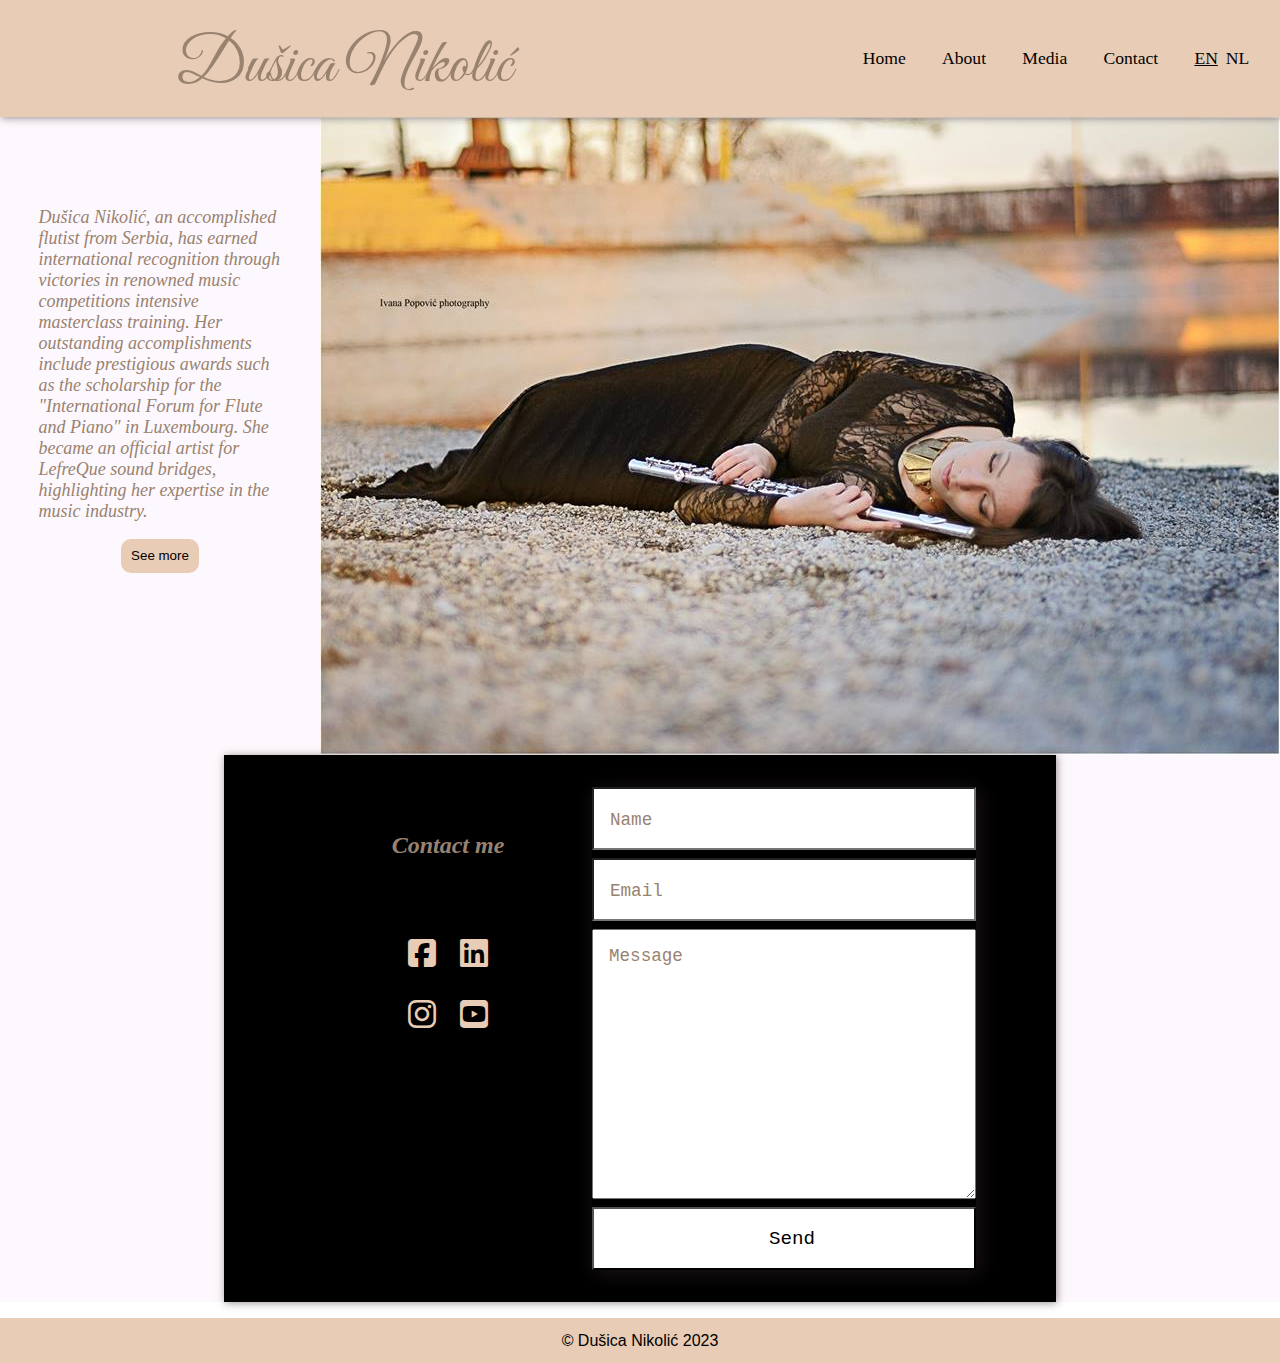
==== index.html @ b0df47ac "update" ====
<!DOCTYPE html>
<html lang="en">
  <head>
    <meta charset="UTF-8" />
    <meta name="viewport" content="width=device-width, initial-scale=1.0" />

    <title>Dusica Nikolić</title>

    <link rel="stylesheet" href="./css/style.css" />
    <link rel="stylesheet" href="./css/responsive.css">

    <link
      rel="stylesheet"
      href="https://cdnjs.cloudflare.com/ajax/libs/font-awesome/4.7.0/css/font-awesome.min.css"
    />
    <link
      rel="stylesheet"
      href="https://cdnjs.cloudflare.com/ajax/libs/font-awesome/6.1.0/css/all.min.css"
    />
    <link
      href="https://fonts.googleapis.com/css2?family=Great+Vibes&display=swap"
      rel="stylesheet"
    />
  </head>
  <body>
    <nav id="navigation">
      <div class="nameTitle">Dušica Nikolić</div>
      <ul>
        <li><a href="./index.html">Home</a></li>
        <li><a href="./en/about.html">About</a></li>
        <li><a href="./en/media.html">Media</a></li>
        <li><a href="#form">Contact</a></li>
        <li>
          <u><a href="#">EN</a></u
          >&nbsp;&nbsp;<a href="./nl/home.html">NL</a>
        </li>
      </ul>
    </nav>

<div id="hamnav">
      <div class="hamburger-menu">
        <div class="nameTitle">Dušica Nikolić</div>

        <div class="bar">&#9776;</div>
      </div>
      <div id="hamitems">
        
        <ul>
          <li><a href="./index.html">Home</a></li>
          <li><a href="./en/about.html">About</a></li>
          <li><a href="./en/media.html">Media</a></li>
          <li><a href="#form">Contact</a></li>
          <li>
            <u><a href="#">EN</a></u
            >&nbsp;&nbsp;<a href="./nl/home.html">NL</a>
          </li>
        </ul>
      </div>
    </div>


    <main id="home">
      <div id="main">
        <img src="./media/photo/6.jpg" alt="cover" />
        <div id="p">
          <p>
            Dušica Nikolić, an accomplished flutist from Serbia, has earned
            international recognition through victories in renowned music
            competitions intensive masterclass training. Her outstanding
            accomplishments include prestigious awards such as the scholarship
            for the "International Forum for Flute and Piano" in Luxembourg. She
            became an official artist for LefreQue sound bridges, highlighting
            her expertise in the music industry.
          </p>
          <button class="mainBtn"><a href="./en/about.html">See more</a></button>
        </div>
      </div>
      <section id="contact">
        <a name="form"></a>
        <div id="contactMe">
          <div><h2 class="headline">Contact me</h2></div>
          <div id="socials">
            <a href="https://www.facebook.com/" target="_blank">
              <i class="fab fa-facebook-square"></i>
            </a>
            <a href="https://www.linkedin.com/" target="_blank">
              <i class="fab fa-linkedin"></i>
            </a>
            <a href="https://www.instagram.com/dusicica.ljubicica/" target="_blank">
              <i class="fab fa-instagram"></i>
            </a>
            <a href="https://www.youtube.com/" target="_blank">
              <i class="fab fa-youtube-square"></i>
            </a>
          </div>
        </div>
        <form id="form">
          <input
            type="text"
            class="text"
            id="name"
            name="name"
            placeholder="Name"
          />
          <input
            type="email"
            class="text"
            id="email"
            name="email"
            placeholder="Email"
          />
          <p class="error">Invalid email</p>
          <textarea placeholder="Message"></textarea>
          <input type="submit" id="submit" name="submit" value="Send" />
        </form>
      </section>
    </main>

    <footer>
      <div>
        <p>&copy; Dušica Nikolić 2023</p>
      </div>
    </footer>
    <script src="./JS/main.js"></script>
  </body>
</html>
---- css/style.css ----
* {
  box-sizing: border-box;
  margin: 0;
  padding: 0;
}

/* @font-face {
    font-family: myFont;
    src: url(../font/CinzelDecorative-Regular.ttf);
  } */

a {
  text-decoration: none;
}
ul {
  list-style-type: none;
}

html,
body {
  width: 100vw;
  /* font-family: 'Poppins', sans-serif; */
  /* font-family: "Montserrat", sans-serif; */
  font-family: "Lato";

  /* font-family: myFont; */
  width: 100vw;
  margin: 0 auto;
  scroll-behavior: smooth;
  /* background-color: rgb(253, 248, 248); */
  display: flex;
  flex-direction: column;
  align-items: center;
  overflow-x: hidden;
}

/* /////////////////////////////  navigationigation  //////////////////////////////// */
#navigation {

  background-color: #e8ccb5;
  box-shadow: 1px 1px 8px rgba(58, 40, 45, 0.519);
z-index: 1000;
   height: 13vh;
  width: 100vw;
  display: flex;
  flex-direction: row;
  align-items: center;
  justify-content: space-around;
}
#navigation ul {
  
  display: flex;
  flex-direction: row;
  align-items: center;
  justify-content: space-around;
}
#navigation li {
  margin-right: 15%;
}
#navigation a {
  color: black;
  font-size: 1.1rem;
  /* font-weight: bold; */
}
#navigation a:hover {
  color: #988270;
}

.nameTitle {
  font-size: 4rem;
  font-family: "Great Vibes", cursive;
  color:  #988270;
margin-top: 1rem;
 }

.hamburger-menu {
  width: 100%;
  display: flex;
  flex-direction: row;
  cursor: pointer;
 justify-content: space-around;
/* gap:2rem; */
}

/* .bar {
background-color: aqua;} */

#hamnav {
  position: absolute;
  top: 0px;
  right: 0px;
  z-index: 2000;
  display: none;
  flex-direction: column;
  justify-content: space-between;
  align-items: flex-end;
  padding: 0.5rem;
  font-size: 2rem;
   color:  #988270; 
   background-color: #e8ccb5;
   /* background-color: white; */
   width: 100vw;
   height: 9vh;
 }

#hamitems {
  display: none;
}

#hamitems.show {
  display: block;
   
}

#hamitems ul {
  list-style: none;
  padding: 1rem;
  display: flex;
  flex-direction: column;
  align-items: center;
  justify-content: space-around;
  height: 50vh;
  width: 50vw;
  background-color:  #FDF8FD; 

  /* animation: up 2s ease-in-out; */

}

#hamitems ul li {
  margin: 0 1rem;
  /* display: flex; */
  font-size: 1rem;
  /* font-weight: bold; */
}

#hamitems ul li a {
  text-decoration: none;
  color:  #988270; /* Set the text color for the navigation items */
}

#hamitems ul li a:hover {
  color: #e8ccb5; /* Set the hover color for the navigation items */
}




/* /////////////////////////////  main  //////////////////////////////// */
/* h1{
  font-size: 2rem;

} */
main{
  background-color: #FDF8FD;
 display: flex;
 flex-direction: column;

}
#main {
  width: 100vw;
  display: flex;
  flex-direction: row-reverse;
  align-items: flex-start;
  justify-content: center;

flex-wrap: wrap;
}
/* #home{
  background-color: #e8ccb5;
} */
/* #main img{
  height: 100vh;

} */
#main img{
  width: 75%;
}
#p {
  background-color: #FDF8FD;
  display: flex;
  flex-direction: column;
  align-items: center;
  padding: 7% 3%;
  width: 25%;
   font-size: large;
  /* box-shadow: 1px 1px 8px rgba(58, 40, 45, 0.519); */
color: #988270;
  font-style: italic;
  animation: slide-in 3s ease-out;

}


@keyframes slide-in {
  from {
    transform: translatey(-100%);
    opacity: 0;
  }
  to {
    transform: translatey(0);
    opacity: 1;
  }
}

.mainBtn {
  background-color: #e8ccb5;
  border: none;
  display: flex;
  align-items: center;
  justify-content: center;
  padding: 4%;
  margin-top: 7%;
  border-radius: 10px;
}
.mainBtn a {
  color:  black;
}
.mainBtn:hover {
  background-color: #988270;
}


/* //////////////////////////// ABOUT/////////////////// */
#about {
  /* background-color: #e8ccb5; */
  /* background-color: white; */
  background-color: #FDF8FD;
  z-index: -1;
  display: flex;
  flex-direction: column;
}
.about {
  /* background-image: url(../media/photo/1609792_782262368468822_239307386_n.jpg); */
  display: flex;
  width: 75%;

  letter-spacing: 0.03rem;
  line-height: 1.5rem;
}
#aboutImg {
  position: fixed;
  top: 0;
  right: 0;
  z-index: -1;
   height: 100%;
   animation: fade-in 5s ease-out forwards; 
 }
 @keyframes fade-in {
  from {
    opacity: 0;  
  }
  to {
    opacity: 1;  
  }
}
#text {
  padding: 2% 5%;
  width: 85%;
  /* font-weight: bold; */
  z-index: 1000;
  background-color: #FDF8FD;
  /* box-shadow: 1px 1px 8px rgba(58, 40, 45, 0.519); */

  /* background-color: #FDF8FD; */

  /* margin-top: -5rem; */
  /* box-shadow: 2px 0px 2px rgba(58, 40, 45, 0.519); */
}
h2 {
  margin: 5vh 0;
  color: #988270;
  font-style: italic;
}
h3,
h4,
.p {
  margin: 3vh 0;
}
/* /////////////////////////////////// MEDIA /////////////////////////////////////// */
#media{
  background-color: #FDF8FD;
}
#images,  #videos{
margin: 0 auto;
  width: 100vw;
  padding: 0 10%;
  
  animation: slide-in 2s ease-out;

}
/* #carouselExampleFade{
  animation: fade-in 3s ease-out forwards; 

} */
/* .cursive{
  font-size: 2rem;
  font-style: italic;
} */
/* .flex{
  background-color: gold;
  display: flex;
  align-items: center;
  justify-content: center;
} */
.videos{
  /* margin: 0 auto; */
  /* background-color: violet; */
  display: grid;
  grid-template-columns: 1fr 1fr ;
  grid-template-rows: 1fr 1fr 1fr;
  gap: 3rem;
   /* width: 100%; */
  grid-auto-flow: row;
  overflow: auto;
  justify-items: center;
   /* box-shadow: 1px 1px 8px rgba(58, 40, 45, 0.519); */
/* padding: 10% 0; */

}
/* .video-item{
  width:30%;
}
.video-item iframe{
 width: auto;
} */

/* /////////////////////////////  CONTACT  //////////////////////////////// */

#contact {
  align-self: center;
  color: #e8ccb5;
  box-shadow: 1px 1px 8px rgba(58, 40, 45, 0.519);
  background-color: black;
  width: 65vw;
  display: flex;
  flex-direction: row;
  align-items: flex-start;
  justify-content: space-between;
  /* gap:1rem; */
  padding: 2rem 5rem;
}
#contactMe {
  display: flex;
  flex-direction: column;
  align-items: center;
  gap: 1rem;
}
#socials {
  display: grid;
  grid-template-columns: 1fr 1fr;
  grid-template-rows: 1fr 1fr;
  gap: 1.5rem;
  margin-top: 1rem;
}
#socials a {
  color: #e8ccb5;
  font-size: 2rem;
}

#form {
  display: flex;
  flex-direction: column;
  align-items: center;
  justify-content: center;
  gap: 0.5rem;
  /* border: 4px solid #e8ccb5; */
  box-shadow: 3px 3px 20px rgba(58, 40, 45, 0.519);
}

#form input {
  /* width: 25rem;
  height: 3rem; */
  width: 30vw;
  height: 7vh;
  background: transparent;
  outline: none;
  padding-left: 1rem;
  font-size: 1.2rem;
  background-color: white;
}

.error {
  display: none;
  color: red;
  font-family: "Segoe UI", Tahoma, Geneva, Verdana, sans-serif;
}

#form textarea {
  font-size: 1.2rem;
  /* width: 25rem; */
  width: 30vw;
height: 30vh;
  /* height: 10rem; */
  padding-left: 1rem;
  padding-top: 1rem;
}

#form ::placeholder {
  color:  #988270;
  font-family: monospace;
  font-size: 1.1rem;
}

#submit {
  background-color: #e8ccb5;
  outline: none;
  font-family: monospace;
  font-size: 1.1rem;
  color: black;
}
#submit:hover {
  background-color: #e8ccb5;
}

footer {
  position: relative;
  bottom: 0;
  height: 5vh;
  width: 100vw;
  background-color: #e8ccb5;
  margin-top: 1rem;
  display: flex;
  align-items: center;
  justify-content: center;
  /* box-shadow: 1px 1px 8px rgba(58, 40, 45, 0.519); */
  font-family: "Segoe UI", Tahoma, Geneva, Verdana, sans-serif;
}

/* #contact {
   color: black;
  background-color: white;
  box-shadow: 1px 1px 8px rgba(58, 40, 45, 0.519);
 
  display: flex;
  flex-direction: column;
  align-items: center;
  justify-content: center;
}

#form {
  margin-top: 2rem;
  display: flex;
  flex-direction: column;
  align-items: center;
  justify-content: center;
  border: 4px solid #e8ccb5;
  box-shadow: 3px 3px 20px rgba(58, 40, 45, 0.519);
}

#form input {
  width: 40rem;
  height: 3rem;
  background: transparent;
  outline: none;
  font-size: 1.2rem;
  border: 2px solid #e8ccb5;
}

.error {
  display: none;
  color: red;
  font-family: "Segoe UI", Tahoma, Geneva, Verdana, sans-serif;
}

#form textarea {
  width: 40rem;
  height: 10rem;
  background: transparent;
   border: 2px solid #e8ccb5;
}

#form ::placeholder {
  color: wheat;
  font-family: monospace;
  font-size: 1.1rem;
}

#submit {
  color: #e8ccb5;
  outline: none;
  font-family: monospace;
  font-size: 1.1rem;
}
#submit:hover {
  background-color: #671724;
} */
---- css/responsive.css ----
/* /// Large devices (laptops/desktops, 992px and up)//////////////// */
@media only screen and (max-width: 1200px) {
}

/* /* Medium devices (landscape tablets, 768px and up) */
@media only screen and (max-width: 992px) {
  .nameTitle {
    font-size: 3rem;
  }
  #navigation a {
    font-size: 1rem;
  }
  #main img {
    width: 70%;
  }
  #p {
    width: 30%;
    font-size: smaller;
  }
  .about {
    width: 75%;
  }

  #about img {
    right: -5%;
  }
  h2 {
    font-size: larger;
  }
  .p {
    font-size: smaller;
  }
  #contact {
    width: 70%;
    /* padding: 2rem 3rem; */
    padding: 1rem 3rem;
  }
  #contact input {
    height: 5vh;
  }
  #form textarea {
    height: 25vh;
  }
  #form ::placeholder {
    font-size: 1rem;
  }
  form #submit {
    font-size: 1rem;
  }
  footer {
    font-size: smaller;
  }
}

/* /* Small devices (portrait tablets and large phones, 600px and up) */

@media only screen and (max-width: 768px) {
  .nameTitle {
    font-size: 2rem;
    margin-top: 0;
  }
  #navigation a {
    font-size: 0.8rem;
  }

  /* #p {
    font-size: 0.6rem;
  } */

  .mainBtn {
    padding: 4%;
  }
  .mainBtn a {
    font-size: 0.6rem;
  }
  #form textarea {
    height: 20vh;
  }
  #socials a {
    font-size: 1.5rem;
  }
  h2 {
    font-size: medium;
  }

  #about img {
    right: -10%;
  }

  .about {
    width: 65%;
  }
  .videos {
    grid-template-columns: 1fr;
    /* grid-template-rows: 1fr 1fr 1fr; */
  }
}

/* /* Extra small devices (phones, 600px and down) */
@media only screen and (max-width: 600px) {
  .nameTitle {
    /* font-size: 1.5rem; */
    align-self: flex-end;
  }

  #main {
    flex-direction: column;
    align-items: center;
  }
  #main img {
    width: 100%;
    margin-top: 15%;
  }
  #p {
    width: 100%;
    padding: 5% 7%;
  }
  @keyframes slide-in {
    from {
      transform: translatex(-100%);
      opacity: 0;
    }
    to {
      transform: translatex(0);
      opacity: 1;
    }
  }
  .mainBtn {
     margin-top: 5%;
  }
  #hamitems {
    animation: slide-in-right 0.5s ease-out;
  }
  @keyframes slide-in-right {
    from {
      transform: translatex(100%);
      opacity: 0;
    }
    to {
      transform: translatex(0);
      opacity: 1;
    }
  }
  #contact {
    flex-direction: column;
    width: 90%;
    padding: 1rem;
    align-items: center;
  }

  #contact input {
    height: 8vh;
    width: 100%;
  }
  #form{
    margin-top: 1rem;
  }
  #form textarea {
    height: 25vh;
    width: 100%;
  }
  #form ::placeholder {
    font-size: 0.5rem;
  }
  form #submit {
    font-size: 0.9rem;
  }
  #contactMe {
    gap: 0;
  }
  .headline{
    font-size: 1.5rem;
  }
  #socials {
    /* margin-top: 1rem; */
    margin-bottom: 2rem;
    grid-template-rows: 1fr;
    grid-template-columns: 1fr 1fr 1fr 1fr;
  }
  #socials i{
font-size: 2.5rem;}
  footer {
    font-size: 0.7rem;
      align-items: center;

  }
  
   
  #aboutImg {
position: relative;
height: 15rem;
 align-self: center;
 left: 0;
 margin-top: 10%;
  /* width: 100%; */
 
}
.about{
  /* background-color: brown; */
  /* margin-top: 10%; */
  justify-content: center;
  align-items: flex-start;
  width: 100%;
  flex-direction: column;

}
#text{
  width: 100%;
}
}
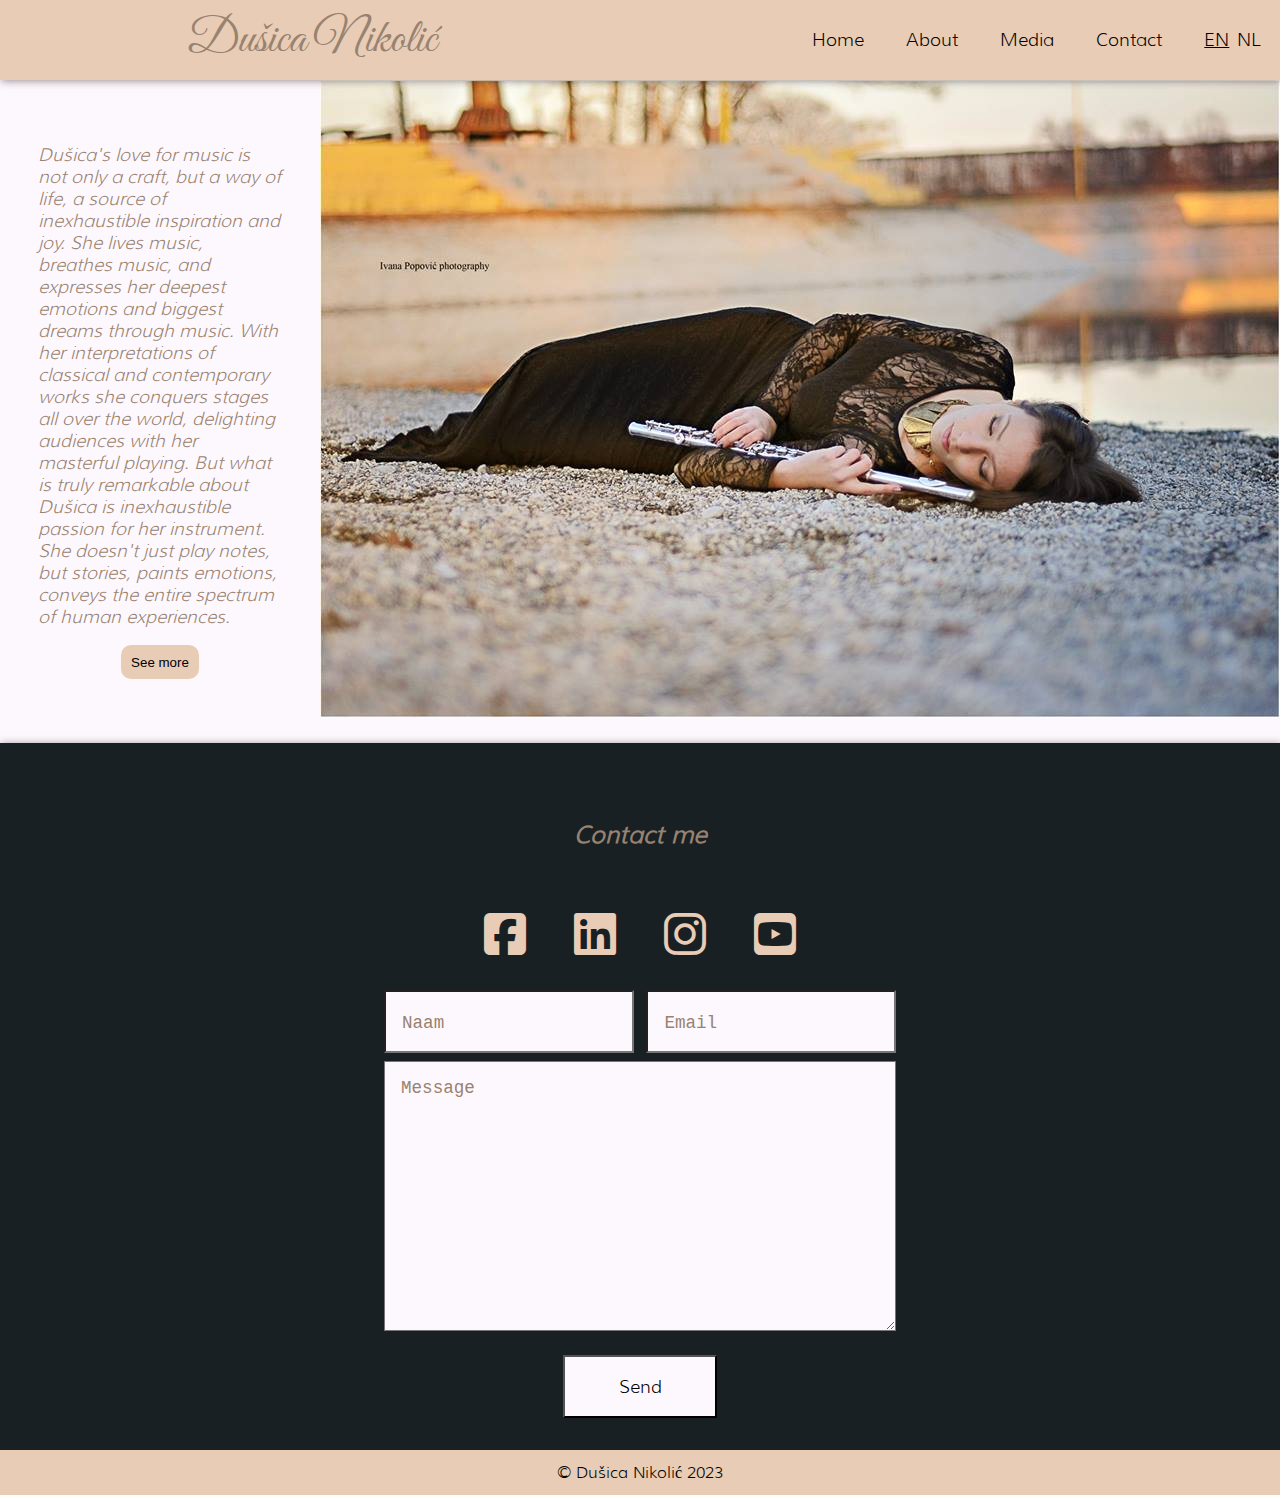
==== commit c36fe251: "update" ====
--- a/index.html
+++ b/index.html
@@ -5,9 +5,11 @@
     <meta name="viewport" content="width=device-width, initial-scale=1.0" />
 
     <title>Dusica Nikolić</title>
+    <link rel="icon" href="../favicon/favicon.ico" type="image/x-icon" />
+    <!-- <link rel="icon" href="../media/photo/favicon.png" type="image/png"> -->
 
     <link rel="stylesheet" href="./css/style.css" />
-    <link rel="stylesheet" href="./css/responsive.css">
+    <link rel="stylesheet" href="./css/responsive.css" />
 
     <link
       rel="stylesheet"
@@ -37,14 +39,13 @@
       </ul>
     </nav>
 
-<div id="hamnav">
+    <div id="hamnav">
       <div class="hamburger-menu">
         <div class="nameTitle">Dušica Nikolić</div>
 
         <div class="bar">&#9776;</div>
       </div>
       <div id="hamitems">
-        
         <ul>
           <li><a href="./index.html">Home</a></li>
           <li><a href="./en/about.html">About</a></li>
@@ -58,21 +59,25 @@
       </div>
     </div>
 
-
     <main id="home">
       <div id="main">
         <img src="./media/photo/6.jpg" alt="cover" />
         <div id="p">
           <p>
-            Dušica Nikolić, an accomplished flutist from Serbia, has earned
-            international recognition through victories in renowned music
-            competitions intensive masterclass training. Her outstanding
-            accomplishments include prestigious awards such as the scholarship
-            for the "International Forum for Flute and Piano" in Luxembourg. She
-            became an official artist for LefreQue sound bridges, highlighting
-            her expertise in the music industry.
+            Dušica's love for music is not only a craft, but a way of life, a
+            source of inexhaustible inspiration and joy. She lives music,
+            breathes music, and expresses her deepest emotions and biggest
+            dreams through music. With her interpretations of classical and
+            contemporary works she conquers stages all over the world,
+            delighting audiences with her masterful playing. But what is truly
+            remarkable about Dušica is inexhaustible
+            passion for her instrument. She doesn't just play notes, but
+            stories, paints emotions, conveys the entire spectrum of human
+            experiences.
           </p>
-          <button class="mainBtn"><a href="./en/about.html">See more</a></button>
+          <button class="mainBtn">
+            <a href="./en/about.html">See more</a>
+          </button>
         </div>
       </div>
       <section id="contact">
@@ -86,7 +91,10 @@
             <a href="https://www.linkedin.com/" target="_blank">
               <i class="fab fa-linkedin"></i>
             </a>
-            <a href="https://www.instagram.com/dusicica.ljubicica/" target="_blank">
+            <a
+              href="https://www.instagram.com/dusicica.ljubicica/"
+              target="_blank"
+            >
               <i class="fab fa-instagram"></i>
             </a>
             <a href="https://www.youtube.com/" target="_blank">
@@ -94,23 +102,25 @@
             </a>
           </div>
         </div>
-        <form id="form">
-          <input
-            type="text"
-            class="text"
-            id="name"
-            name="name"
-            placeholder="Name"
-          />
-          <input
-            type="email"
-            class="text"
-            id="email"
-            name="email"
-            placeholder="Email"
-          />
-          <p class="error">Invalid email</p>
-          <textarea placeholder="Message"></textarea>
+        <form id="form" action="form.php" method="post">
+          <div class="flex-row"> 
+            <input
+              type="text"
+              class="text"
+              id="name"
+              name="name"
+              placeholder="Naam"
+            />
+            <input
+              type="email"
+              class="text"
+              id="email"
+              name="email"
+              placeholder="Email"
+            />
+           </div>
+          <!-- <p class="error">Invalid email</p> -->
+          <textarea name="message" placeholder="Message"></textarea>
           <input type="submit" id="submit" name="submit" value="Send" />
         </form>
       </section>
--- a/css/style.css
+++ b/css/style.css
@@ -4,10 +4,14 @@
   padding: 0;
 }
 
-/* @font-face {
-    font-family: myFont;
-    src: url(../font/CinzelDecorative-Regular.ttf);
-  } */
+@font-face {
+  font-family: myFont;
+  src: url(../font/GreatVibes-Regular.ttf);
+}
+@font-face {
+  font-family: newFont;
+  src: url(../font/Muli-Light.ttf);
+}
 
 a {
   text-decoration: none;
@@ -19,16 +23,11 @@
 html,
 body {
   width: 100vw;
-  /* font-family: 'Poppins', sans-serif; */
-  /* font-family: "Montserrat", sans-serif; */
-  font-family: "Lato";
-
-  /* font-family: myFont; */
-  width: 100vw;
+   font-family: newFont;
+   width: 100vw;
   margin: 0 auto;
   scroll-behavior: smooth;
-  /* background-color: rgb(253, 248, 248); */
-  display: flex;
+   display: flex;
   flex-direction: column;
   align-items: center;
   overflow-x: hidden;
@@ -36,11 +35,10 @@
 
 /* /////////////////////////////  navigationigation  //////////////////////////////// */
 #navigation {
-
   background-color: #e8ccb5;
   box-shadow: 1px 1px 8px rgba(58, 40, 45, 0.519);
-z-index: 1000;
-   height: 13vh;
+  z-index: 1000;
+  height: 5rem;
   width: 100vw;
   display: flex;
   flex-direction: row;
@@ -48,7 +46,6 @@
   justify-content: space-around;
 }
 #navigation ul {
-  
   display: flex;
   flex-direction: row;
   align-items: center;
@@ -60,31 +57,29 @@
 #navigation a {
   color: black;
   font-size: 1.1rem;
-  /* font-weight: bold; */
-}
+ }
 #navigation a:hover {
   color: #988270;
 }
 
 .nameTitle {
-  font-size: 4rem;
+  font-size: 3rem;
   font-family: "Great Vibes", cursive;
-  color:  #988270;
-margin-top: 1rem;
- }
+  color: #988270;
+  /* margin-top: 1rem; */
+}
 
 .hamburger-menu {
   width: 100%;
   display: flex;
   flex-direction: row;
   cursor: pointer;
- justify-content: space-around;
-/* gap:2rem; */
-}
-
-/* .bar {
-background-color: aqua;} */
-
+  justify-content: space-around;
+  align-items: center;
+  /* gap:2rem; */
+}
+
+ 
 #hamnav {
   position: absolute;
   top: 0px;
@@ -96,12 +91,11 @@
   align-items: flex-end;
   padding: 0.5rem;
   font-size: 2rem;
-   color:  #988270; 
-   background-color: #e8ccb5;
-   /* background-color: white; */
+  color: #988270;
+  background-color: #e8ccb5;
    width: 100vw;
-   height: 9vh;
- }
+  height: 9vh;
+}
 
 #hamitems {
   display: none;
@@ -109,7 +103,6 @@
 
 #hamitems.show {
   display: block;
-   
 }
 
 #hamitems ul {
@@ -121,41 +114,30 @@
   justify-content: space-around;
   height: 50vh;
   width: 50vw;
-  background-color:  #FDF8FD; 
-
-  /* animation: up 2s ease-in-out; */
-
-}
+  background-color: #fdf8fd;
+
+ }
 
 #hamitems ul li {
   margin: 0 1rem;
-  /* display: flex; */
-  font-size: 1rem;
-  /* font-weight: bold; */
-}
+   font-size: 1rem;
+ }
 
 #hamitems ul li a {
   text-decoration: none;
-  color:  #988270; /* Set the text color for the navigation items */
+  color: #988270;  
 }
 
 #hamitems ul li a:hover {
-  color: #e8ccb5; /* Set the hover color for the navigation items */
-}
-
-
-
+  color: #e8ccb5;  
+}
 
 /* /////////////////////////////  main  //////////////////////////////// */
-/* h1{
-  font-size: 2rem;
-
-} */
-main{
-  background-color: #FDF8FD;
- display: flex;
- flex-direction: column;
-
+ 
+main {
+  background-color: #fdf8fd;
+  display: flex;
+  flex-direction: column;
 }
 #main {
   width: 100vw;
@@ -164,41 +146,32 @@
   align-items: flex-start;
   justify-content: center;
 
-flex-wrap: wrap;
-}
-/* #home{
-  background-color: #e8ccb5;
-} */
-/* #main img{
-  height: 100vh;
-
-} */
-#main img{
+ }
+ 
+#main img {
   width: 75%;
 }
 #p {
-  background-color: #FDF8FD;
-  display: flex;
-  flex-direction: column;
-  align-items: center;
-  padding: 7% 3%;
-  width: 25%;
-   font-size: large;
+  background-color: #fdf8fd;
+  display: flex;
+  flex-direction: column;
+  align-items: center;
+  padding: 5% 3%;
+  width: 30%;
+  font-size: large;
   /* box-shadow: 1px 1px 8px rgba(58, 40, 45, 0.519); */
-color: #988270;
+  color: #988270;
   font-style: italic;
-  animation: slide-in 3s ease-out;
-
-}
-
+  animation: slide-in 1s ease-in;
+}
 
 @keyframes slide-in {
   from {
-    transform: translatey(-100%);
+    transform: translatex(-100%);
     opacity: 0;
   }
   to {
-    transform: translatey(0);
+    transform: translatex(0);
     opacity: 1;
   }
 }
@@ -214,63 +187,80 @@
   border-radius: 10px;
 }
 .mainBtn a {
-  color:  black;
+  color: black;
 }
 .mainBtn:hover {
   background-color: #988270;
 }
 
-
 /* //////////////////////////// ABOUT/////////////////// */
 #about {
-  /* background-color: #e8ccb5; */
-  /* background-color: white; */
-  background-color: #FDF8FD;
+  background-color: #fdf8fd;
+ 
+  background-color: #fdf8fd;
   z-index: -1;
   display: flex;
   flex-direction: column;
 }
 .about {
-  /* background-image: url(../media/photo/1609792_782262368468822_239307386_n.jpg); */
-  display: flex;
+   display: flex;
   width: 75%;
-
   letter-spacing: 0.03rem;
   line-height: 1.5rem;
 }
 #aboutImg {
   position: fixed;
   top: 0;
-  right: 0;
+  right: -5%;
   z-index: -1;
-   height: 100%;
-   animation: fade-in 5s ease-out forwards; 
- }
- @keyframes fade-in {
+  height: 100%;
+  animation: slide-right 5s ease-out forwards;
+}
+@keyframes slide-right {
   from {
-    opacity: 0;  
+    opacity: 0;
   }
   to {
-    opacity: 1;  
+    
+    opacity: 1;
+  }
+}
+@keyframes fade-in {
+  from {
+    transform: translatex(-50%);
+
+    opacity: 1;
+  }
+  to {
+    transform: translatex(0);
+
+    opacity: 1;
   }
 }
 #text {
+  background-color: #fdf8fd;
+  animation: fade-in 1s ease-out forwards;
+
   padding: 2% 5%;
   width: 85%;
-  /* font-weight: bold; */
-  z-index: 1000;
-  background-color: #FDF8FD;
-  /* box-shadow: 1px 1px 8px rgba(58, 40, 45, 0.519); */
-
-  /* background-color: #FDF8FD; */
-
-  /* margin-top: -5rem; */
-  /* box-shadow: 2px 0px 2px rgba(58, 40, 45, 0.519); */
-}
+  /* z-index: 1000; */
+}
+@keyframes slide-up {
+  from {
+    transform: translatey(-100%);
+    opacity: 0;
+  }
+  to {
+    transform: translatey(0);
+    opacity: 1;
+  }
+}
+
 h2 {
   margin: 5vh 0;
   color: #988270;
   font-style: italic;
+  animation: slide-up 2s ease-in-out;
 }
 h3,
 h4,
@@ -278,52 +268,31 @@
   margin: 3vh 0;
 }
 /* /////////////////////////////////// MEDIA /////////////////////////////////////// */
-#media{
-  background-color: #FDF8FD;
-}
-#images,  #videos{
-margin: 0 auto;
-  width: 100vw;
-  padding: 0 10%;
-  
+#media {
+  background-color: #fdf8fd;
+}
+#images,
+#videos {
+  margin: 0 auto;
+  width: 100vw;
+  padding: 0 5%;
   animation: slide-in 2s ease-out;
-
-}
-/* #carouselExampleFade{
-  animation: fade-in 3s ease-out forwards; 
-
-} */
-/* .cursive{
-  font-size: 2rem;
-  font-style: italic;
-} */
-/* .flex{
-  background-color: gold;
-  display: flex;
-  align-items: center;
-  justify-content: center;
-} */
-.videos{
-  /* margin: 0 auto; */
-  /* background-color: violet; */
+}
+
+.videos {
   display: grid;
-  grid-template-columns: 1fr 1fr ;
+  grid-template-columns: 1fr 1fr;
   grid-template-rows: 1fr 1fr 1fr;
-  gap: 3rem;
-   /* width: 100%; */
+  gap: 2rem;
   grid-auto-flow: row;
   overflow: auto;
   justify-items: center;
-   /* box-shadow: 1px 1px 8px rgba(58, 40, 45, 0.519); */
-/* padding: 10% 0; */
-
-}
-/* .video-item{
-  width:30%;
-}
-.video-item iframe{
- width: auto;
-} */
+}
+
+.video-item iframe {
+  width: 40vw;
+  aspect-ratio: 16 / 9;
+}
 
 /* /////////////////////////////  CONTACT  //////////////////////////////// */
 
@@ -331,157 +300,124 @@
   align-self: center;
   color: #e8ccb5;
   box-shadow: 1px 1px 8px rgba(58, 40, 45, 0.519);
-  background-color: black;
-  width: 65vw;
-  display: flex;
-  flex-direction: row;
-  align-items: flex-start;
-  justify-content: space-between;
+  background-color: #192024;
+  width: 100vw;
+  display: flex;
+  flex-direction: column;
+  align-items: center;
+  justify-content: space-around;
   /* gap:1rem; */
   padding: 2rem 5rem;
+  /* margin: 1rem 0; */
 }
 #contactMe {
-  display: flex;
-  flex-direction: column;
-  align-items: center;
+  /* width: 100%; */
+  display: flex;
+  flex-direction: column;
+  align-items: center;
+  justify-content: flex-start;
   gap: 1rem;
 }
 #socials {
   display: grid;
-  grid-template-columns: 1fr 1fr;
-  grid-template-rows: 1fr 1fr;
+  grid-template-rows: 1fr;
+  grid-template-columns: 1fr 1fr 1fr 1fr;
   gap: 1.5rem;
-  margin-top: 1rem;
+  margin-bottom: 2rem;
+  /* grid-template-columns: 1fr 1fr;
+  grid-template-rows: 1fr 1fr; */
+  gap: 3rem;
+  /* margin-top: 1rem; */
 }
 #socials a {
   color: #e8ccb5;
-  font-size: 2rem;
-}
-
+}
+#socials i {
+  font-size: 3rem;
+}
 #form {
   display: flex;
   flex-direction: column;
   align-items: center;
   justify-content: center;
   gap: 0.5rem;
-  /* border: 4px solid #e8ccb5; */
-  box-shadow: 3px 3px 20px rgba(58, 40, 45, 0.519);
-}
-
-#form input {
+}
+
+.text {
   /* width: 25rem;
   height: 3rem; */
-  width: 30vw;
+  width: 19.5vw;
   height: 7vh;
   background: transparent;
   outline: none;
   padding-left: 1rem;
   font-size: 1.2rem;
-  background-color: white;
-}
-
-.error {
+  background-color:  #fdf8fd;
+}
+.flex-row{
+  display: flex;
+  flex-direction: row;
+  gap:1vw;
+  justify-content: space-between;
+}
+/* .error {
   display: none;
   color: red;
   font-family: "Segoe UI", Tahoma, Geneva, Verdana, sans-serif;
-}
+} */
 
 #form textarea {
   font-size: 1.2rem;
   /* width: 25rem; */
-  width: 30vw;
-height: 30vh;
+  width: 40vw;
+  height: 30vh;
   /* height: 10rem; */
   padding-left: 1rem;
   padding-top: 1rem;
+  background-color:  #fdf8fd;
+
 }
 
 #form ::placeholder {
-  color:  #988270;
+  color: #988270;
   font-family: monospace;
   font-size: 1.1rem;
 }
 
 #submit {
-  background-color: #e8ccb5;
+  /* background-color: blue; */
+  display: flex;
+  align-items: center;
+  justify-content: center;
   outline: none;
   font-family: monospace;
   font-size: 1.1rem;
+  width: 30%;
   color: black;
+  height: 7vh;
+  font-family: newFont;
+
+  /* border-radius: 25px; */
+  margin-top: 1rem;
+  background-color:  #fdf8fd;
+
 }
 #submit:hover {
   background-color: #e8ccb5;
 }
 
 footer {
+  padding: 0 auto;
   position: relative;
   bottom: 0;
   height: 5vh;
   width: 100vw;
   background-color: #e8ccb5;
-  margin-top: 1rem;
+  /* margin-top: 1rem; */
   display: flex;
   align-items: center;
   justify-content: center;
   /* box-shadow: 1px 1px 8px rgba(58, 40, 45, 0.519); */
-  font-family: "Segoe UI", Tahoma, Geneva, Verdana, sans-serif;
-}
-
-/* #contact {
-   color: black;
-  background-color: white;
-  box-shadow: 1px 1px 8px rgba(58, 40, 45, 0.519);
- 
-  display: flex;
-  flex-direction: column;
-  align-items: center;
-  justify-content: center;
-}
-
-#form {
-  margin-top: 2rem;
-  display: flex;
-  flex-direction: column;
-  align-items: center;
-  justify-content: center;
-  border: 4px solid #e8ccb5;
-  box-shadow: 3px 3px 20px rgba(58, 40, 45, 0.519);
-}
-
-#form input {
-  width: 40rem;
-  height: 3rem;
-  background: transparent;
-  outline: none;
-  font-size: 1.2rem;
-  border: 2px solid #e8ccb5;
-}
-
-.error {
-  display: none;
-  color: red;
-  font-family: "Segoe UI", Tahoma, Geneva, Verdana, sans-serif;
-}
-
-#form textarea {
-  width: 40rem;
-  height: 10rem;
-  background: transparent;
-   border: 2px solid #e8ccb5;
-}
-
-#form ::placeholder {
-  color: wheat;
-  font-family: monospace;
-  font-size: 1.1rem;
-}
-
-#submit {
-  color: #e8ccb5;
-  outline: none;
-  font-family: monospace;
-  font-size: 1.1rem;
-}
-#submit:hover {
-  background-color: #671724;
-} */
+  /* font-family: "Segoe UI", Tahoma, Geneva, Verdana, sans-serif; */
+  font-family: newFont;
+}
--- a/css/responsive.css
+++ b/css/responsive.css
@@ -1,12 +1,18 @@
 /* /// Large devices (laptops/desktops, 992px and up)//////////////// */
 @media only screen and (max-width: 1200px) {
+  #p {
+    /* width: 30%; */
+    font-size: smaller;
+    /* padding: 7% 3%; */
+
+  }
 }
 
 /* /* Medium devices (landscape tablets, 768px and up) */
 @media only screen and (max-width: 992px) {
-  .nameTitle {
+  /* .nameTitle {
     font-size: 3rem;
-  }
+  } */
   #navigation a {
     font-size: 1rem;
   }
@@ -15,7 +21,9 @@
   }
   #p {
     width: 30%;
-    font-size: smaller;
+    font-size: small;
+    padding: 5% 3%;
+
   }
   .about {
     width: 75%;
@@ -31,7 +39,7 @@
     font-size: smaller;
   }
   #contact {
-    width: 70%;
+    /* width: 70%; */
     /* padding: 2rem 3rem; */
     padding: 1rem 3rem;
   }
@@ -63,9 +71,9 @@
     font-size: 0.8rem;
   }
 
-  /* #p {
-    font-size: 0.6rem;
-  } */
+  #p {
+    font-size: 0.7rem;
+  }
 
   .mainBtn {
     padding: 4%;
@@ -73,12 +81,21 @@
   .mainBtn a {
     font-size: 0.6rem;
   }
+.text {
+
+  width: 50vw;
+
+}
+#contact input {
+  height: 8vh;
+}
   #form textarea {
-    height: 20vh;
-  }
-  #socials a {
+    height: 30vh;
+    width: 50vw;
+  }
+  /* #socials a {
     font-size: 1.5rem;
-  }
+  } */
   h2 {
     font-size: medium;
   }
@@ -94,14 +111,19 @@
     grid-template-columns: 1fr;
     /* grid-template-rows: 1fr 1fr 1fr; */
   }
+  .video-item iframe{
+    width: 70vw;
+    aspect-ratio: 16 / 9;
+   
+   }
 }
 
 /* /* Extra small devices (phones, 600px and down) */
 @media only screen and (max-width: 600px) {
-  .nameTitle {
-    /* font-size: 1.5rem; */
+  /* .nameTitle {
+    font-size: 1.5rem;
     align-self: flex-end;
-  }
+  } */
 
   #main {
     flex-direction: column;
@@ -142,8 +164,8 @@
     }
   }
   #contact {
-    flex-direction: column;
-    width: 90%;
+    /* flex-direction: column; */
+    width: 100%;
     padding: 1rem;
     align-items: center;
   }
@@ -154,35 +176,41 @@
   }
   #form{
     margin-top: 1rem;
+    width: 90%;
   }
   #form textarea {
     height: 25vh;
     width: 100%;
   }
   #form ::placeholder {
-    font-size: 0.5rem;
+    font-size: 0.8rem;
   }
   form #submit {
+    width: 30%;
     font-size: 0.9rem;
+    padding: 5%;
   }
   #contactMe {
     gap: 0;
-  }
+   }
   .headline{
     font-size: 1.5rem;
   }
-  #socials {
-    /* margin-top: 1rem; */
+  /* #socials {
+    margin-top: 1rem;
+    gap: 1.5rem;
     margin-bottom: 2rem;
     grid-template-rows: 1fr;
     grid-template-columns: 1fr 1fr 1fr 1fr;
-  }
+   
+  } */
   #socials i{
-font-size: 2.5rem;}
+font-size: 2rem;
+}
   footer {
     font-size: 0.7rem;
-      align-items: center;
-
+      /* align-items: center; */
+/* justify-content: center; */
   }
   
    
@@ -193,7 +221,7 @@
  left: 0;
  margin-top: 10%;
   /* width: 100%; */
- 
+ /* height: 120%; */
 }
 .about{
   /* background-color: brown; */
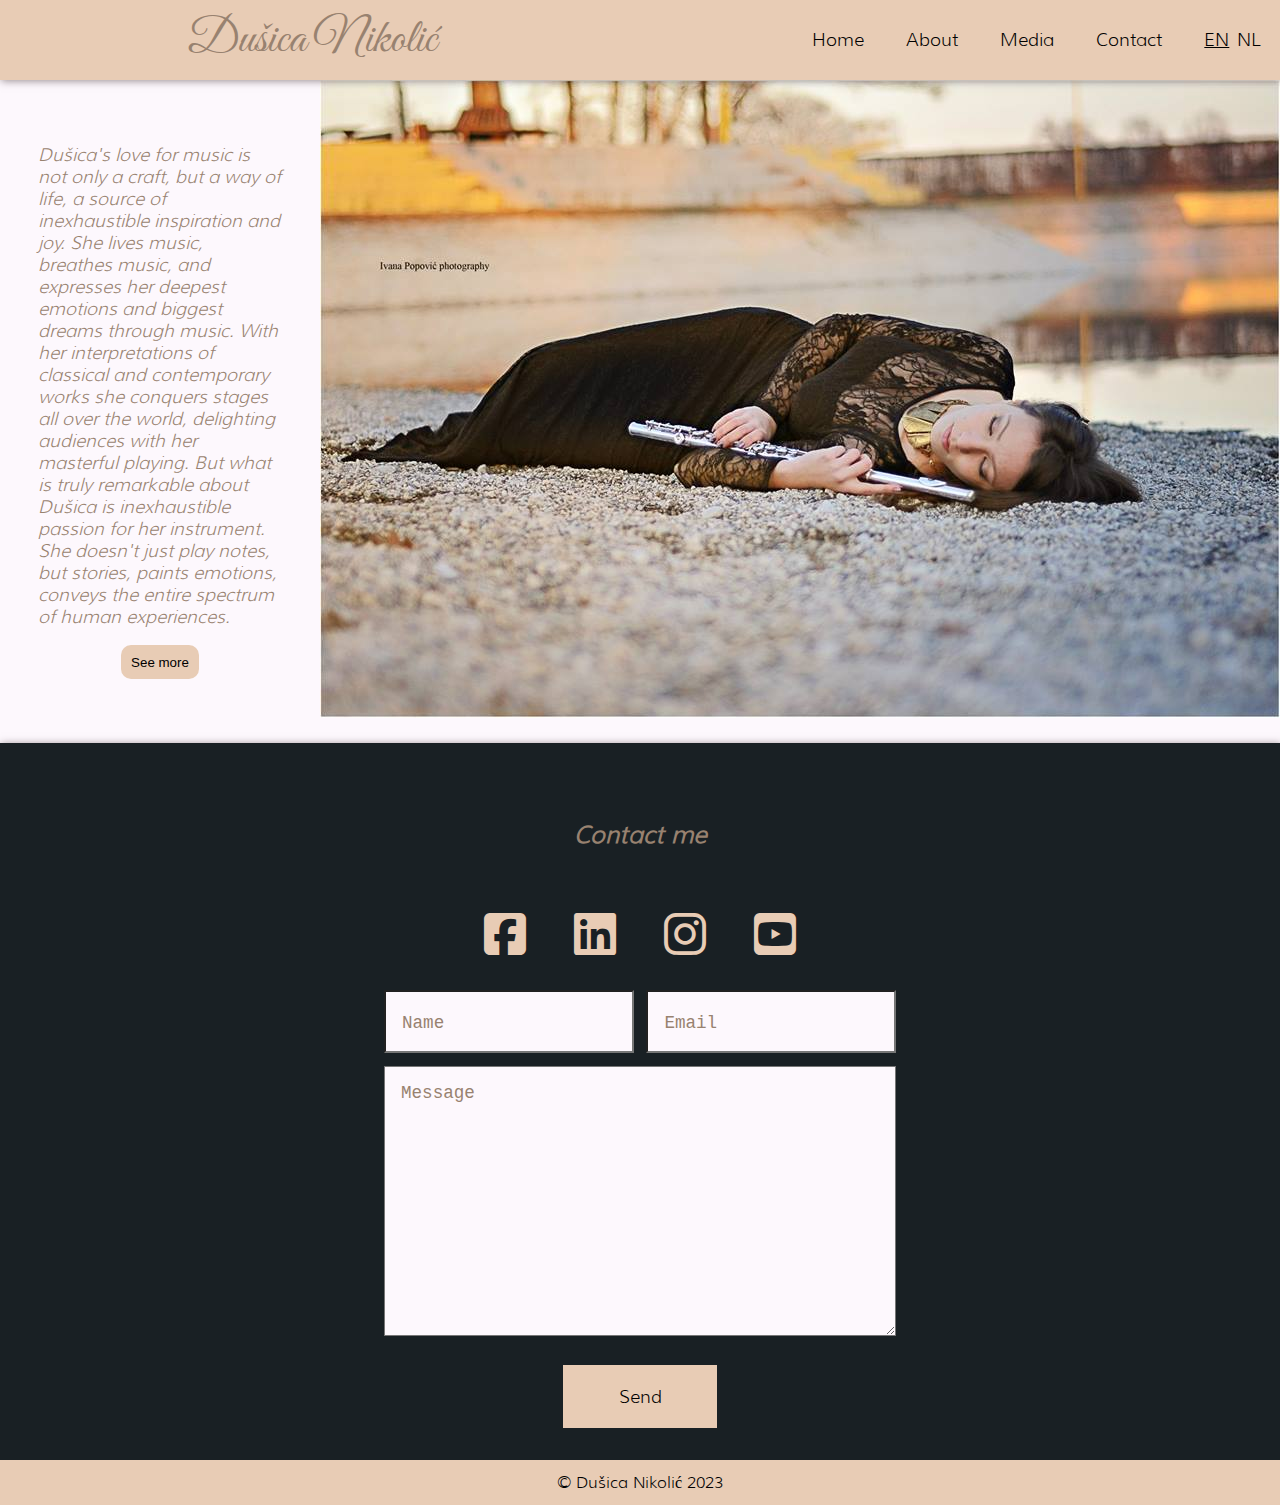
==== commit 6b088e87: "update" ====
--- a/index.html
+++ b/index.html
@@ -109,7 +109,7 @@
               class="text"
               id="name"
               name="name"
-              placeholder="Naam"
+              placeholder="Name"
             />
             <input
               type="email"
--- a/css/style.css
+++ b/css/style.css
@@ -340,7 +340,7 @@
   flex-direction: column;
   align-items: center;
   justify-content: center;
-  gap: 0.5rem;
+  gap: 1vw;
 }
 
 .text {
@@ -359,6 +359,7 @@
   flex-direction: row;
   gap:1vw;
   justify-content: space-between;
+  
 }
 /* .error {
   display: none;
@@ -385,6 +386,7 @@
 }
 
 #submit {
+  border: none;
   /* background-color: blue; */
   display: flex;
   align-items: center;
@@ -399,11 +401,11 @@
 
   /* border-radius: 25px; */
   margin-top: 1rem;
-  background-color:  #fdf8fd;
+  background-color: #e8ccb5;
 
 }
 #submit:hover {
-  background-color: #e8ccb5;
+  background-color: #988270;
 }
 
 footer {
--- a/css/responsive.css
+++ b/css/responsive.css
@@ -88,6 +88,7 @@
 }
 #contact input {
   height: 8vh;
+  width:24.5vw;;
 }
   #form textarea {
     height: 30vh;
@@ -178,6 +179,15 @@
     margin-top: 1rem;
     width: 90%;
   }
+  .flex-row{
+    width: 100%;
+
+    display: flex;
+    flex-direction: column;
+    gap:1vw;
+    justify-content: space-between;
+  }
+
   #form textarea {
     height: 25vh;
     width: 100%;
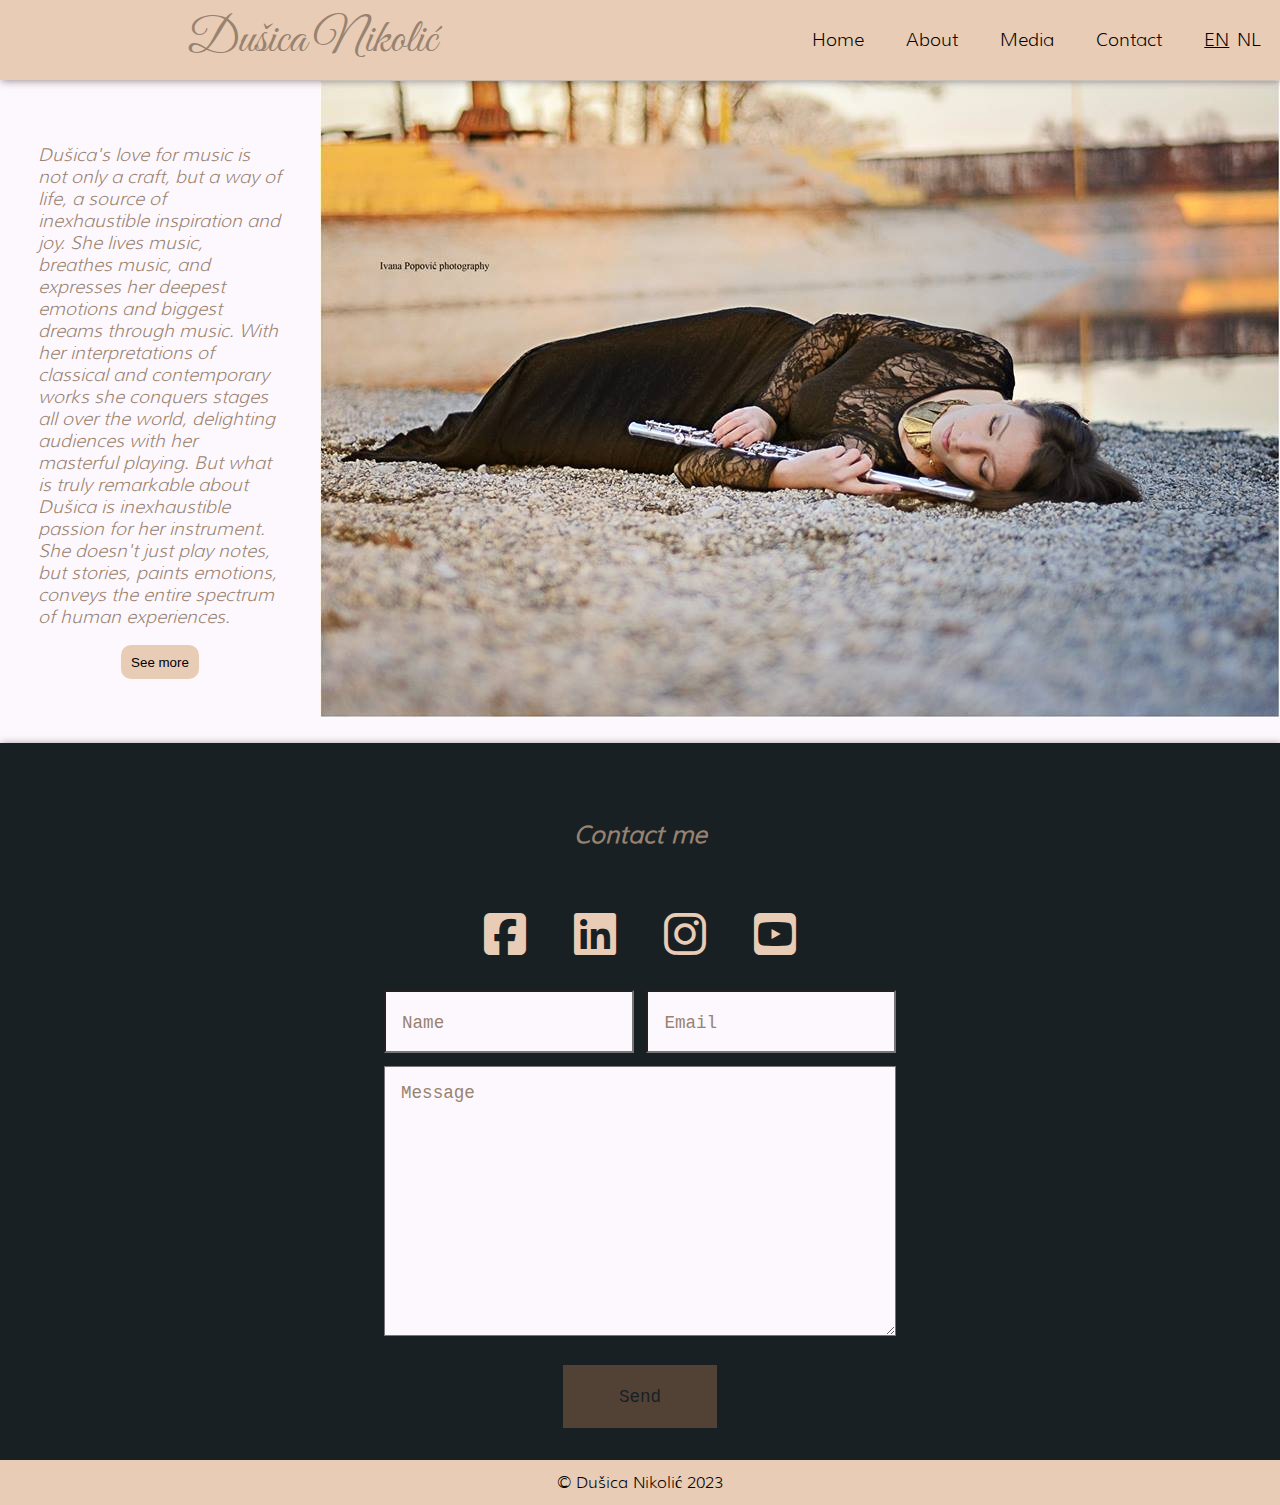
==== commit 4ab5e0e7: "update" ====
--- a/index.html
+++ b/index.html
@@ -85,7 +85,10 @@
         <div id="contactMe">
           <div><h2 class="headline">Contact me</h2></div>
           <div id="socials">
-            <a href="https://www.facebook.com/" target="_blank">
+            <a
+              href="https://www.facebook.com/dusica.nikolic.7?mibextid=ZbWKwL"
+              target="_blank"
+            >
               <i class="fab fa-facebook-square"></i>
             </a>
             <a href="https://www.linkedin.com/" target="_blank">
@@ -97,7 +100,10 @@
             >
               <i class="fab fa-instagram"></i>
             </a>
-            <a href="https://www.youtube.com/" target="_blank">
+            <a
+              href="https://www.youtube.com/@dusicanikolic9537"
+              target="_blank"
+            >
               <i class="fab fa-youtube-square"></i>
             </a>
           </div>
--- a/css/style.css
+++ b/css/style.css
@@ -61,7 +61,9 @@
 #navigation a:hover {
   color: #988270;
 }
-
+.padding-top{
+  padding-top:1rem ;
+}
 .nameTitle {
   font-size: 3rem;
   font-family: "Great Vibes", cursive;
@@ -276,9 +278,25 @@
   margin: 0 auto;
   width: 100vw;
   padding: 0 5%;
-  animation: slide-in 2s ease-out;
-}
-
+}
+
+#images{
+  animation: slide-in 2s ease;
+
+}
+#videos{
+  animation: show-up 3s ease-in;
+}
+@keyframes show-up {
+  from {
+    /* transform: translatey(-100%); */
+    opacity: 0;
+  }
+  to {
+    /* transform: translatey(0); */
+    opacity: 1;
+  }
+}
 .videos {
   display: grid;
   grid-template-columns: 1fr 1fr;
@@ -395,19 +413,22 @@
   font-family: monospace;
   font-size: 1.1rem;
   width: 30%;
-  color: black;
+  color:  #192024;
   height: 7vh;
-  font-family: newFont;
+  font: newFont bold larger;
 
   /* border-radius: 25px; */
   margin-top: 1rem;
+  background-color: #524236;
+
+}
+#submit:hover {
   background-color: #e8ccb5;
-
-}
-#submit:hover {
-  background-color: #988270;
-}
-
+}
+.footer{
+  padding-top: 1rem;
+  /* margin: 0; */
+}
 footer {
   padding: 0 auto;
   position: relative;
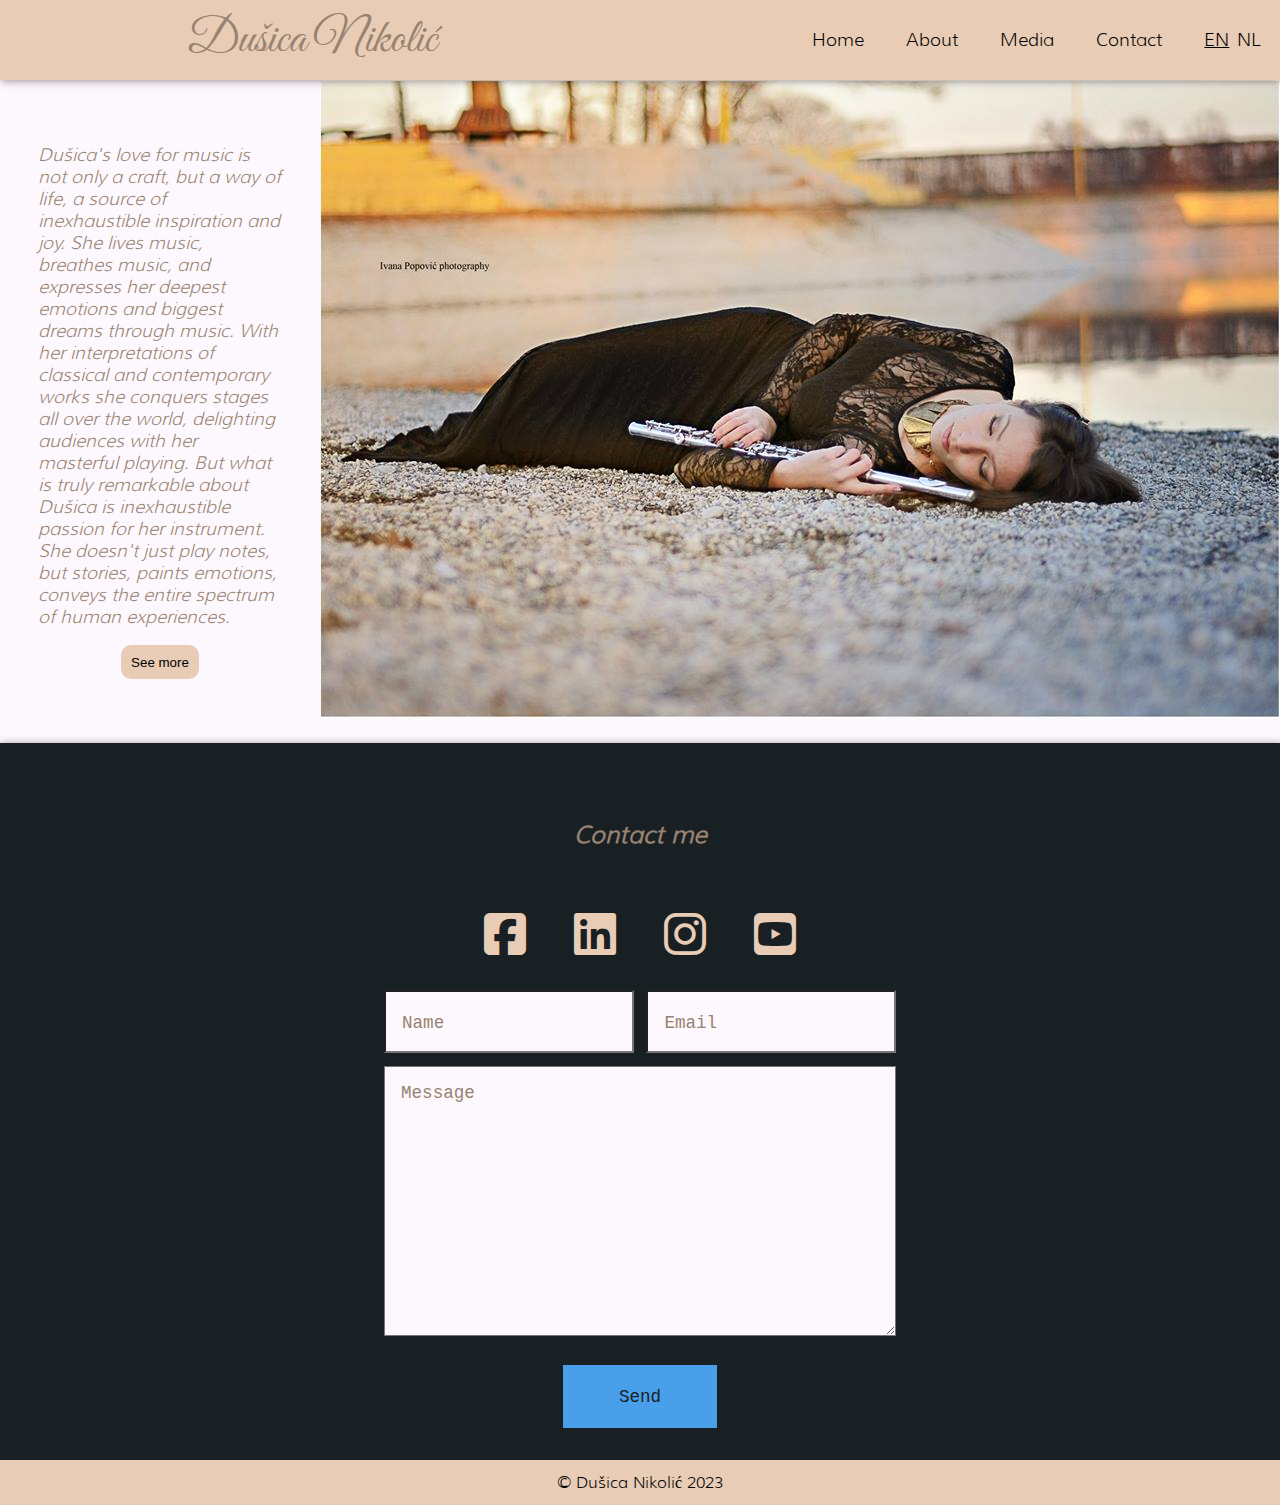
==== commit f377070b: "update" ====
--- a/index.html
+++ b/index.html
@@ -108,7 +108,7 @@
             </a>
           </div>
         </div>
-        <form id="form" action="form.php" method="post">
+        <form id="form" action="https://formspree.io/f/moqozpoz" method="post">
           <div class="flex-row"> 
             <input
               type="text"
@@ -125,7 +125,7 @@
               placeholder="Email"
             />
            </div>
-          <!-- <p class="error">Invalid email</p> -->
+          <p class="error">Invalid email</p>
           <textarea name="message" placeholder="Message"></textarea>
           <input type="submit" id="submit" name="submit" value="Send" />
         </form>
--- a/css/style.css
+++ b/css/style.css
@@ -68,6 +68,7 @@
   font-size: 3rem;
   font-family: "Great Vibes", cursive;
   color: #988270;
+  align-self: center;
   /* margin-top: 1rem; */
 }
 
@@ -379,11 +380,11 @@
   justify-content: space-between;
   
 }
-/* .error {
+.error {
   display: none;
   color: red;
   font-family: "Segoe UI", Tahoma, Geneva, Verdana, sans-serif;
-} */
+}
 
 #form textarea {
   font-size: 1.2rem;
@@ -419,7 +420,7 @@
 
   /* border-radius: 25px; */
   margin-top: 1rem;
-  background-color: #524236;
+  background-color: #4a9feb;
 
 }
 #submit:hover {
--- a/css/responsive.css
+++ b/css/responsive.css
@@ -163,6 +163,10 @@
       transform: translatex(0);
       opacity: 1;
     }
+  }
+
+  .cursive{
+    margin-top: 4rem;
   }
   #contact {
     /* flex-direction: column; */
